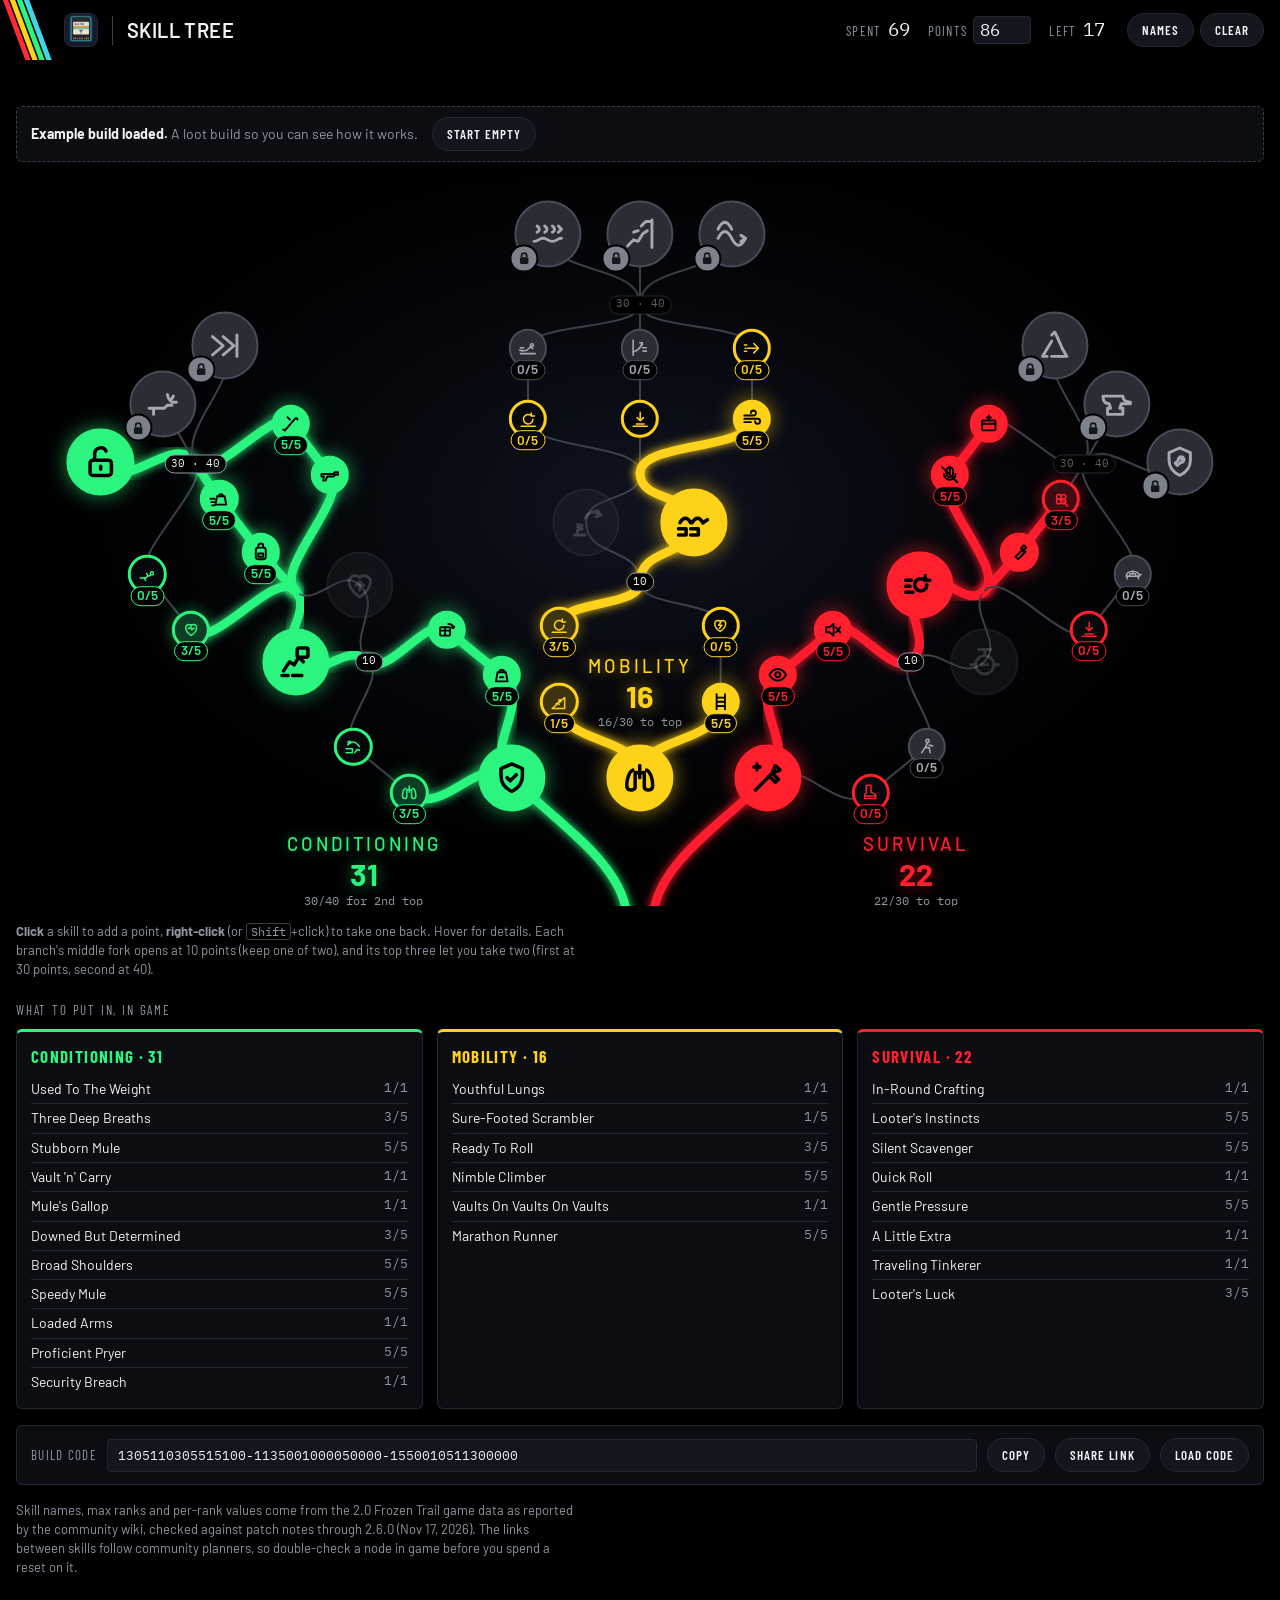
==== index.html @ 317fa426 "Square off the message toast Co-Authored-By: Claude Opus 5.5 <noreply@anthropic.com> Claude-Session:" ====
<!doctype html>
<html lang="en">
<head>
<meta charset="utf-8">
<meta name="viewport" content="width=device-width,initial-scale=1,viewport-fit=cover">
<title>Raider Skill Planner</title>
<meta name="description" content="Plan your ARC Raiders 2.0 skill tree: Conditioning, Mobility and Survival.">
<meta name="theme-color" content="#000000">
<meta name="format-detection" content="telephone=no">
<meta name="app-version" content="202611202147">
<link rel="icon" type="image/png" sizes="32x32" href="icons/favicon-32.png">
<link rel="icon" type="image/png" sizes="64x64" href="icons/favicon-64.png">
<link rel="apple-touch-icon" href="icons/apple-touch-icon.png">
<link rel="manifest" href="manifest.webmanifest">
<meta name="apple-mobile-web-app-capable" content="yes">
<meta name="mobile-web-app-capable" content="yes">
<meta name="apple-mobile-web-app-title" content="Skill Tree">
<meta name="apple-mobile-web-app-status-bar-style" content="black-translucent">
<link rel="preconnect" href="https://fonts.googleapis.com">
<link rel="stylesheet" href="https://fonts.googleapis.com/css2?family=Barlow+Condensed:wght@500;600;700&family=Barlow:wght@400;500;600;700&family=IBM+Plex+Mono:wght@500&display=swap">
<link rel="stylesheet" href="css/skill-tree.css?v=202611202147">
</head>
<body>
<header class="bar">
  <div class="brand">
    <svg class="stripes" viewBox="0 0 60 96" aria-hidden="true"><g fill="none" stroke-width="5"><path d="M4 0 L40 96" stroke="#ff2a36"/><path d="M11 0 L47 96" stroke="#ffd21a"/><path d="M18 0 L54 96" stroke="#2bf57f"/><path d="M25 0 L61 96" stroke="#3fd6e8"/></g></svg>
    <img src="icons/icon-192.png" alt="">
    <h1>Skill Tree</h1>
  </div>
  <div class="stats">
    <div class="stat"><span class="lab">Spent</span><span class="num" id="spent">0</span></div>
    <div class="stat"><label class="lab" for="availMax">Points</label><input id="availMax" type="number" inputmode="numeric" min="0" max="200" value="86"></div>
    <div class="stat"><span class="lab">Left</span><span class="num" id="leftMax">86</span></div>
  </div>
  <button class="btn menu-btn" id="menuBtn" type="button" aria-expanded="false" aria-controls="extras">Build</button>
  <div class="tools">
    <button class="btn" id="namesBtn" type="button" aria-pressed="false">Names</button>
    <button class="btn danger" id="resetAll" type="button">Clear</button>
  </div>
</header>

<div class="wrap">
  <div class="msg ok" id="msg" role="status" aria-live="polite"></div>
  <div class="example" id="exampleBox" hidden>
    <span><strong>Example build loaded.</strong><span class="ex-long"> A loot build so you can see how it works.</span></span>
    <button class="btn" id="clearExample" type="button">Start empty</button>
  </div>

  <nav class="tabs" id="tabs" role="tablist" aria-label="Branch" hidden>
    <button type="button" role="tab" data-v="c" style="--c:var(--cond)">Cond<span data-tt="c"></span></button>
    <button type="button" role="tab" data-v="m" style="--c:var(--mob)">Mobility<span data-tt="m"></span></button>
    <button type="button" role="tab" data-v="s" style="--c:var(--surv)">Survival<span data-tt="s"></span></button>
  </nav>
  <div class="scroller"><div class="field glow" id="field"></div></div>
  <section class="extras" id="extras">
  <div class="extras-hd"><h2>Your build</h2><button class="btn" id="menuDone" type="button">Done</button></div>
  <div class="extras-tools" id="extrasTools"></div>

  <p class="help" id="help"><strong>Click</strong> a skill to add a point, <strong>right-click</strong> (or <kbd>Shift</kbd>+click) to take one back. Hover for details. Each branch's middle fork opens at 10 points (keep one of two), and its top three let you take two (first at 30 points, second at 40).</p>

  <div class="sectlab">What to put in, in game</div>
  <div class="summary" id="summary"></div>

  <div class="code">
    <span class="lab">Build code</span>
    <input id="codeBox" aria-label="Build code" spellcheck="false">
    <button class="btn" id="copyCode" type="button">Copy</button>
    <button class="btn" id="copyLink" type="button">Share link</button>
    <button class="btn" id="loadCode" type="button">Load code</button>
  </div>
  <p class="help">Skill names, max ranks and per-rank values come from the 2.0 Frozen Trail game data as reported by the community wiki, checked against patch notes through 2.6.0 (Nov 17, 2026). The links between skills follow community planners, so double-check a node in game before you spend a reset on it.</p>
  </section>
</div>

<div class="tip" id="tip" hidden></div>
<script src="js/skill-data.js?v=202611202147"></script>
<script src="js/icons.js?v=202611202147"></script>
<script src="js/skill-tree.js?v=202611202147"></script>
</body>
</html>
---- css/skill-tree.css ----
/* In-game look: pure black field, three thick neon branches from one trunk, filled circle nodes with line icons. */
:root{
  --bg:#000; --panel:#0b0d12; --panel2:#13161d; --line:#23272f; --line-hi:#3a3f4a;
  --fg:#f2f3f5; --muted:#9097a3; --faint:#5b616c;
  --cond:#2bf57f; --mob:#ffd21a; --surv:#ff1f2d; --warn:#ffb020;
  --off-fill:#2a2d34; --off-ring:#474c56; --off-icon:#a3a9b3; --off-line:#3c4049;
  --display:"Barlow Condensed","Arial Narrow",system-ui,sans-serif;
  --body:"Barlow",system-ui,-apple-system,"Segoe UI",sans-serif;
  --mono:"IBM Plex Mono",ui-monospace,Menlo,Consolas,monospace;
  color-scheme:dark;
}
*{box-sizing:border-box}
html,body{margin:0;background:var(--bg)}
body{color:var(--fg);font-family:var(--body);font-size:15px;line-height:1.45;padding-bottom:calc(40px + env(safe-area-inset-bottom,0px))}
button{font:inherit}
[hidden]{display:none!important}

/* header, like the in-game top bar */
.bar{position:sticky;top:0;z-index:15;background:rgba(0,0,0,.94);backdrop-filter:blur(6px);
  padding:10px max(16px,env(safe-area-inset-right,0px)) 10px 0;padding-top:max(10px,env(safe-area-inset-top,0px));
  display:flex;flex-wrap:wrap;align-items:center;gap:8px 22px;overflow:hidden}
.brand{display:flex;align-items:center;gap:14px;min-height:40px;padding-left:max(64px,calc(48px + env(safe-area-inset-left,0px)));position:relative}
.stripes{position:absolute;left:-6px;top:-30px;width:60px;height:96px;pointer-events:none}
.brand img{width:34px;height:34px;border-radius:8px}
.brand h1{margin:0;font-family:var(--body);font-weight:600;font-size:20px;letter-spacing:.02em;text-transform:uppercase;padding-left:14px;border-left:1px solid var(--line-hi)}
.stats{display:flex;flex-wrap:wrap;align-items:center;gap:6px 18px;margin-left:auto}
.stat{display:flex;align-items:baseline;gap:6px}
.lab{font-family:var(--display);font-size:13px;letter-spacing:.1em;text-transform:uppercase;color:var(--muted)}
.num{font-family:var(--mono);font-size:19px;font-variant-numeric:tabular-nums}
.num.over{color:var(--warn)} .num.neg{color:var(--surv)}
.stat input{width:58px;background:var(--panel2);border:1px solid var(--line);color:var(--fg);border-radius:4px;padding:2px 6px;font-family:var(--mono);font-size:17px}
.stat input:focus-visible{outline:2px solid var(--mob);outline-offset:1px}
.tools{display:flex;gap:6px}
button.btn{font-family:var(--display);font-weight:600;letter-spacing:.08em;text-transform:uppercase;font-size:13px;background:var(--panel2);color:var(--fg);border:1px solid var(--line);border-radius:999px;padding:6px 14px;cursor:pointer;min-height:34px}
button.btn:hover{border-color:var(--line-hi)}
button.btn[aria-pressed=true]{border-color:var(--fg)}
button.btn:focus-visible{outline:2px solid var(--mob);outline-offset:1px}
button.btn.danger:hover{border-color:var(--surv);color:var(--surv)}

.wrap{max-width:1600px;margin:0 auto;padding:0 max(16px,env(safe-area-inset-right,0px)) 0 max(16px,env(safe-area-inset-left,0px));display:flex;flex-direction:column;gap:16px}
.msg{min-height:22px;font-size:14px;color:var(--warn);margin-top:8px}
.msg.ok{color:var(--muted)}
.example{background:var(--panel);border:1px dashed var(--line-hi);border-radius:6px;padding:10px 14px;font-size:14px;color:var(--muted);display:flex;flex-wrap:wrap;gap:8px 14px;align-items:center}
.example strong{color:var(--fg)}
.help{color:var(--muted);font-size:13px;max-width:80ch;margin:0}
.help kbd{font-family:var(--mono);font-size:12px;border:1px solid var(--line-hi);border-radius:3px;padding:0 4px}

/* the tree field */
.scroller{overflow-x:auto;overflow-y:hidden;-webkit-overflow-scrolling:touch;margin:0 calc(-1 * max(16px,env(safe-area-inset-left,0px)));
  background:radial-gradient(ellipse 45% 50% at 50% 45%,#0f1320 0%,#05060a 60%,#000 100%)}
.field{position:relative;width:100%;min-width:900px;aspect-ratio:1600/910;container-type:inline-size;margin:0 auto;max-width:1600px}
.field svg.wires{position:absolute;inset:0;width:100%;height:100%;overflow:visible}
.e{fill:none;stroke:var(--off-line);stroke-width:2.5;stroke-linecap:round;transition:stroke .2s,stroke-width .2s}
.e.lit{stroke-width:11}
.e.lit.c{stroke:var(--cond)} .e.lit.m{stroke:var(--mob)} .e.lit.s{stroke:var(--surv)}
.e.trunk{stroke-width:11}
.e.trunk.c{stroke:var(--cond)} .e.trunk.m{stroke:var(--mob)} .e.trunk.s{stroke:var(--surv)}
.e.trunk:not(.lit){opacity:.35}
.glow .e.lit{filter:url(#gl)}

.node{position:absolute;transform:translate(-50%,-50%);--c:var(--cond)}
.node[data-b=m]{--c:var(--mob)} .node[data-b=s]{--c:var(--surv)}
.node button{display:grid;place-items:center;width:var(--d);height:var(--d);border-radius:50%;padding:0;cursor:pointer;
  border:.22cqw solid var(--off-ring);background:var(--off-fill);color:var(--off-icon);
  transition:background .15s,border-color .15s,color .15s,box-shadow .15s,transform .1s}
.node button svg{width:58%;height:58%}
.node.sm{--d:3cqw} .node.xl{--d:5.25cqw}
.node.sm button{border-width:.18cqw}
.node.open button{border-color:var(--c);background:#07080b;color:var(--c);border-width:.24cqw}
.node.partial button{border-color:var(--c);background:color-mix(in srgb,var(--c) 22%,#07080b);color:var(--c);border-width:.3cqw;box-shadow:0 0 1.2cqw color-mix(in srgb,var(--c) 45%,transparent)}
.node.maxed button{border-color:var(--c);background:var(--c);color:#000;box-shadow:0 0 1.6cqw color-mix(in srgb,var(--c) 60%,transparent)}
.node.maxed button svg{stroke-width:2.3}
.node.closed button{opacity:.3}
.node button:hover{filter:brightness(1.25)}
.node button:active{transform:scale(.93)}
.node button:focus-visible{outline:2px solid var(--fg);outline-offset:3px}
.node.sel button{outline:.25cqw solid var(--fg);outline-offset:.35cqw}
.pill{position:absolute;left:50%;top:100%;transform:translate(-50%,-38%);font-family:var(--body);font-weight:600;font-size:1.05cqw;line-height:1;padding:.18cqw .45cqw;border-radius:2cqw;
  background:#000;border:.14cqw solid var(--off-ring);color:var(--off-icon);white-space:nowrap;pointer-events:none}
.node.open .pill,.node.partial .pill,.node.maxed .pill{border-color:var(--c);color:var(--c)}
.node .lock{position:absolute;left:-4%;bottom:-4%;width:36%;height:36%;border-radius:50%;background:#7c818b;display:grid;place-items:center;pointer-events:none;box-shadow:0 0 0 .15cqw #000}
.node .lock svg{width:56%;height:56%}
.nm{position:absolute;left:50%;top:100%;transform:translate(-50%,1cqw);width:8cqw;text-align:center;font-size:.9cqw;line-height:1.1;color:var(--muted);pointer-events:none;display:none;text-wrap:balance}
.node.sm .nm{transform:translate(-50%,1.5cqw)}
.shownames .nm{display:block}
.node.partial .nm,.node.maxed .nm{color:var(--fg)}

.blab{position:absolute;transform:translate(-50%,-50%);text-align:center;pointer-events:none;--c:var(--cond)}
.blab[data-b=m]{--c:var(--mob)} .blab[data-b=s]{--c:var(--surv)}
.blab span{display:block;font-family:var(--body);font-weight:500;font-size:1.45cqw;letter-spacing:.16em;color:var(--c);text-shadow:0 0 1cqw color-mix(in srgb,var(--c) 50%,transparent)}
.blab b{display:block;font-family:var(--body);font-weight:700;font-size:2.4cqw;line-height:1.05;color:var(--c);text-shadow:0 0 1.2cqw color-mix(in srgb,var(--c) 55%,transparent)}
.blab small{display:block;font-family:var(--mono);font-size:.9cqw;color:var(--muted);margin-top:.2cqw;letter-spacing:0}
.gate{position:absolute;transform:translate(-50%,-50%);font-family:var(--mono);font-size:.85cqw;color:var(--faint);background:#000;padding:.05cqw .45cqw;border:.1cqw solid var(--line);border-radius:2cqw;white-space:nowrap;pointer-events:none}
.gate.hit{color:var(--fg);border-color:var(--muted)}

/* tooltip / phone sheet */
.tip{position:fixed;z-index:20;width:300px;max-width:calc(100vw - 24px);background:#0b0c10;border:1px solid var(--line-hi);border-top:3px solid var(--c);border-radius:6px;padding:12px 14px;box-shadow:0 10px 30px rgba(0,0,0,.7);pointer-events:none;--c:var(--cond)}
.tip[data-b=m]{--c:var(--mob)} .tip[data-b=s]{--c:var(--surv)}
.tip .hd{display:flex;gap:10px;align-items:center}
.tip .ic{flex:0 0 38px;height:38px;border-radius:50%;display:grid;place-items:center;border:2px solid var(--c);color:var(--c)}
.tip .ic svg{width:60%;height:60%}
.tip h3{font-family:var(--display);font-size:20px;font-weight:700;margin:0;letter-spacing:.03em;text-transform:uppercase;line-height:1.1}
.tip .tag{font-family:var(--display);font-size:12px;letter-spacing:.12em;text-transform:uppercase;color:var(--c);margin-top:1px}
.tip .rk{font-family:var(--mono);font-size:13px;color:var(--muted);margin-top:6px}
.tip p{margin:6px 0 0;font-size:14px}
.tip ol{list-style:none;margin:8px 0 0;padding:0;display:flex;flex-wrap:wrap;gap:4px}
.tip ol li{font-family:var(--mono);font-size:11.5px;padding:2px 6px;border:1px solid var(--line);border-radius:3px;color:var(--muted)}
.tip ol li.on{border-color:var(--c);color:var(--fg)}
.tip ol li.next{border-style:dashed;border-color:var(--c)}
.tip .st{margin-top:9px;font-size:13px;color:var(--muted)}
.tip .st.warn{color:var(--warn)}
.tip .ctl{display:none;gap:8px;margin-top:10px}
.tip.sheet{pointer-events:auto;left:max(12px,env(safe-area-inset-left,0px))!important;right:max(12px,env(safe-area-inset-right,0px));bottom:calc(12px + env(safe-area-inset-bottom,0px));top:auto!important;width:auto;max-width:none}
.tip.sheet .ctl{display:flex}
.ctl button{flex:1;font-family:var(--mono);font-size:22px;padding:8px;min-height:46px;background:var(--panel2);color:var(--fg);border:1px solid var(--line-hi);border-radius:4px;cursor:pointer}
.ctl button.x{flex:0 0 auto;font-family:var(--display);font-size:13px;letter-spacing:.1em;text-transform:uppercase;padding:8px 14px}

/* summary + build code */
.sectlab{font-family:var(--display);font-size:13px;letter-spacing:.14em;text-transform:uppercase;color:var(--muted);margin:6px 0 -6px}
.summary{display:grid;grid-template-columns:repeat(auto-fit,minmax(240px,1fr));gap:14px}
.sumcol{background:var(--panel);border:1px solid var(--line);border-top:3px solid var(--c);border-radius:6px;padding:12px 14px;min-width:0}
.sumcol h2{font-family:var(--display);font-size:17px;letter-spacing:.08em;text-transform:uppercase;margin:0 0 6px;color:var(--c)}
.sumcol ul{list-style:none;margin:0;padding:0;font-size:14px}
.sumcol li{display:flex;justify-content:space-between;gap:10px;padding:4px 0;border-bottom:1px solid var(--line)}
.sumcol li:last-child{border-bottom:0}
.sumcol li span:last-child{font-family:var(--mono);font-size:13px;color:var(--muted);white-space:nowrap}
.sumcol .none{color:var(--faint);font-size:14px}
.code{background:var(--panel);border:1px solid var(--line);border-radius:6px;padding:12px 14px;display:flex;flex-wrap:wrap;gap:10px;align-items:center}
.code input{flex:1 1 280px;min-width:0;background:var(--panel2);border:1px solid var(--line);color:var(--fg);border-radius:4px;padding:7px 10px;font-family:var(--mono);font-size:13px}
@media (max-width:700px){.bar{position:static}.brand h1{font-size:17px}.stripes{top:-12px;height:58px;width:40px}.brand{padding-left:52px}}
@media (prefers-reduced-motion:reduce){*{transition:none!important}}

/* ---------- phones: one branch at a time, zoomed to fit ---------- */
.node button,.tabs button,.btn,.ctl button{touch-action:manipulation;-webkit-tap-highlight-color:transparent}
.tabs{display:flex;gap:6px;position:sticky;top:0;z-index:12;background:#000;padding:8px 0 10px;margin-bottom:-10px}
.tabs button{flex:1 1 0;min-width:0;min-height:44px;border-radius:999px;border:1px solid var(--line);background:var(--panel2);color:var(--muted);
  font-family:var(--display);font-weight:600;font-size:15px;letter-spacing:.06em;text-transform:uppercase;cursor:pointer;display:flex;align-items:center;justify-content:center;gap:5px;padding:0 6px}
.tabs button span{font-family:var(--mono);font-size:13px;color:var(--c)}
.tabs button[aria-selected=true]{border-color:var(--c);color:var(--c);background:color-mix(in srgb,var(--c) 12%,#000)}
.tabs button[data-v=all]{flex:0 0 auto;padding:0 14px}
body.phone .scroller{overflow:hidden;position:relative;height:var(--vh,400px);transition:height .3s ease;touch-action:pan-y}
body.phone .field{position:absolute;left:0;top:0;width:var(--fw);min-width:0;max-width:none;aspect-ratio:auto;height:var(--fh);
  transform-origin:0 0;transform:var(--tf);transition:transform .35s ease}
body.phone .node button::before{content:"";position:absolute;inset:-14px;border-radius:50%}
body.phone .node button{position:relative}
body.phone .node.xl button::before{inset:-8px}
body.phone.view-all .node{pointer-events:none}
body.phone .gate{font-size:15px}
body.phone .field .pill{font-size:19px;padding:3px 8px;border-width:2px}
body.phone .blab small{font-size:17px}
body.phone .wrap{gap:12px}
body.phone .example{padding:8px 12px;font-size:13px}
body.phone .example .ex-long{display:none}
body.phone .tip.sheet{border-radius:14px;padding:14px 16px 12px;box-shadow:0 -6px 30px rgba(0,0,0,.8)}
body.phone .tip.sheet .ctl button{min-height:52px}
body.phone .summary{grid-template-columns:1fr}
body.phone .code input{font-size:16px}
body.phone .tabs{top:0}
@media (max-width:760px){
  .bar{gap:6px 10px;padding-bottom:8px}
  .brand{min-height:34px}
  .brand img{width:28px;height:28px}
  .tools{margin-left:auto}
  .stats{order:3;width:100%;margin:0;padding-left:16px;justify-content:space-between;gap:4px 10px}
  .stripes{top:-12px;height:50px;width:38px}
  .stat input{width:46px;font-size:16px;padding:3px 4px}
  .num{font-size:17px}
  .lab{font-size:12px}
}


/* phones: branches you're not focused on fade back */
body.phone .field.dragging{transition:none}
body.phone .field :is(.node,.blab,.gate,.e){transition:opacity .35s ease,filter .35s ease,stroke .2s,stroke-width .2s}
body.phone[data-focus=c] .field :is(.node,.blab,.gate):not([data-b=c]),body.phone[data-focus=c] .field .e:not(.c),
body.phone[data-focus=m] .field :is(.node,.blab,.gate):not([data-b=m]),body.phone[data-focus=m] .field .e:not(.m),
body.phone[data-focus=s] .field :is(.node,.blab,.gate):not([data-b=s]),body.phone[data-focus=s] .field .e:not(.s){
  opacity:calc(.28 + .5 * var(--peek,0));filter:saturate(calc(.15 + .85 * var(--peek,0)))}

/* ---------- phones: the whole app is one screen ---------- */
.menu-btn{display:none}
.extras{display:contents}
.extras-hd,.extras-tools{display:none}
body.phone{height:100dvh;overflow:hidden;padding-bottom:0;overscroll-behavior:none}
body.phone .bar{position:relative;flex-wrap:nowrap;padding-top:max(8px,env(safe-area-inset-top,0px));padding-bottom:4px;gap:10px}
body.phone .bar .stats{order:0;width:auto;margin-left:auto;padding-left:0;flex-wrap:nowrap;gap:12px}
body.phone .brand{padding-left:46px}
body.phone .brand h1{display:none}
body.phone .stripes{top:-14px;height:56px;width:40px}
body.phone .menu-btn{display:inline-block;min-height:38px}
body.phone .wrap{height:calc(100dvh - var(--barh,60px));display:flex;flex-direction:column;gap:0;padding-bottom:env(safe-area-inset-bottom,0px)}
body.phone .tabs{position:static;margin:0;padding:6px 0 8px}
body.phone .scroller{flex:1 1 auto;height:auto;min-height:0}
body.phone .example{display:none!important}
body.phone .msg{cursor:pointer;position:fixed;z-index:25;left:50%;transform:translateX(-50%);width:max-content;max-width:calc(100vw - 32px);bottom:calc(16px + env(safe-area-inset-bottom,0px));margin:0;padding:10px 16px;border-radius:4px;border-left-width:4px;background:#1d1708;color:#ffd27a;border:1px solid var(--warn);min-height:0;text-align:center;box-shadow:0 6px 24px rgba(0,0,0,.7)}
body.phone .msg.ok{background:#14171d;color:var(--fg);border-color:var(--line-hi)}
body.phone .msg:empty{display:none}
body.phone .extras{display:block;position:fixed;z-index:22;inset:0;background:#000;overflow-y:auto;-webkit-overflow-scrolling:touch;
  padding:max(14px,env(safe-area-inset-top,0px)) 16px calc(24px + env(safe-area-inset-bottom,0px));transform:translateY(100%);transition:transform .3s ease;visibility:hidden}
body.phone.menu-open .extras{transform:none;visibility:visible}
body.phone .extras>*{margin-bottom:14px}
body.phone .extras-hd{display:flex;align-items:center;justify-content:space-between}
body.phone .extras-hd h2{margin:0;font-family:var(--display);font-size:22px;letter-spacing:.06em;text-transform:uppercase}
body.phone .extras-tools{display:flex;flex-wrap:wrap;align-items:center;justify-content:space-between;gap:10px}
body.phone .extras .sectlab{margin:6px 0 8px}
body.phone .tip.sheet{z-index:24}
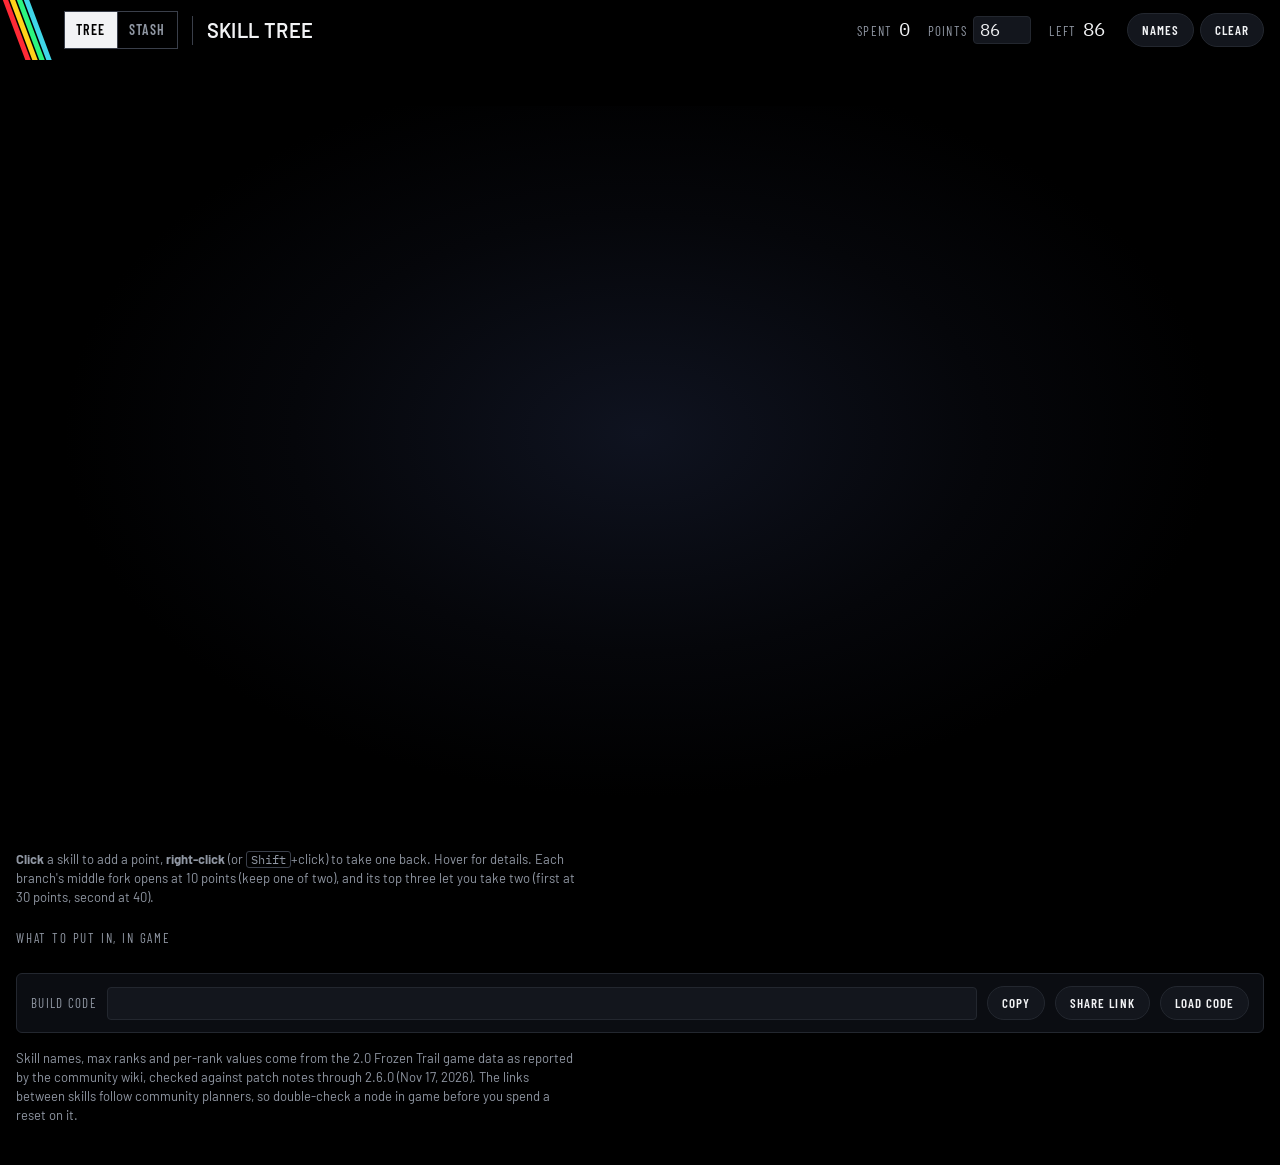
==== commit 8f46dde1: "Add Stash: ArcTracker-linked inventory manager with keep/sell/recycle and a Need list - New inventor" ====
--- a/index.html
+++ b/index.html
@@ -7,7 +7,7 @@
 <meta name="description" content="Plan your ARC Raiders 2.0 skill tree: Conditioning, Mobility and Survival.">
 <meta name="theme-color" content="#000000">
 <meta name="format-detection" content="telephone=no">
-<meta name="app-version" content="202611202147">
+<meta name="app-version" content="202611202157">
 <link rel="icon" type="image/png" sizes="32x32" href="icons/favicon-32.png">
 <link rel="icon" type="image/png" sizes="64x64" href="icons/favicon-64.png">
 <link rel="apple-touch-icon" href="icons/apple-touch-icon.png">
@@ -18,13 +18,13 @@
 <meta name="apple-mobile-web-app-status-bar-style" content="black-translucent">
 <link rel="preconnect" href="https://fonts.googleapis.com">
 <link rel="stylesheet" href="https://fonts.googleapis.com/css2?family=Barlow+Condensed:wght@500;600;700&family=Barlow:wght@400;500;600;700&family=IBM+Plex+Mono:wght@500&display=swap">
-<link rel="stylesheet" href="css/skill-tree.css?v=202611202147">
+<link rel="stylesheet" href="css/skill-tree.css?v=202611202157">
 </head>
 <body>
 <header class="bar">
   <div class="brand">
     <svg class="stripes" viewBox="0 0 60 96" aria-hidden="true"><g fill="none" stroke-width="5"><path d="M4 0 L40 96" stroke="#ff2a36"/><path d="M11 0 L47 96" stroke="#ffd21a"/><path d="M18 0 L54 96" stroke="#2bf57f"/><path d="M25 0 L61 96" stroke="#3fd6e8"/></g></svg>
-    <img src="icons/icon-192.png" alt="">
+    <nav class="pages" aria-label="Sections"><a href="./" aria-label="Skill tree" aria-current="page"><svg viewBox="0 0 24 24" aria-hidden="true"><path d="M12 21V9M12 13 6 8M12 11l6-5M6 8V4M18 6V3"/><circle cx="12" cy="21" r="1.5"/><circle cx="6" cy="4" r="1.5"/><circle cx="18" cy="3" r="1.5"/><circle cx="12" cy="8" r="1.5"/></svg><span>Tree</span></a><a href="inventory.html" aria-label="Stash"><svg viewBox="0 0 24 24" aria-hidden="true"><path d="M3 8h18v12H3zM3 8l2-4h14l2 4M9 12h6"/></svg><span>Stash</span></a></nav>
     <h1>Skill Tree</h1>
   </div>
   <div class="stats">
@@ -73,8 +73,8 @@
 </div>
 
 <div class="tip" id="tip" hidden></div>
-<script src="js/skill-data.js?v=202611202147"></script>
-<script src="js/icons.js?v=202611202147"></script>
-<script src="js/skill-tree.js?v=202611202147"></script>
+<script src="js/skill-data.js?v=202611202157"></script>
+<script src="js/icons.js?v=202611202157"></script>
+<script src="js/skill-tree.js?v=202611202157"></script>
 </body>
 </html>
--- a/css/skill-tree.css
+++ b/css/skill-tree.css
@@ -204,3 +204,16 @@
 body.phone .extras-tools{display:flex;flex-wrap:wrap;align-items:center;justify-content:space-between;gap:10px}
 body.phone .extras .sectlab{margin:6px 0 8px}
 body.phone .tip.sheet{z-index:24}
+
+/* page switch (Tree / Stash), same look on both pages */
+.pages{display:flex;border:1px solid var(--line-hi);flex:0 0 auto}
+.pages a{font-family:var(--display);font-weight:600;font-size:14px;letter-spacing:.1em;text-transform:uppercase;color:var(--muted);text-decoration:none;padding:7px 11px;min-height:36px;display:flex;align-items:center;touch-action:manipulation;-webkit-tap-highlight-color:transparent}
+.pages a+a{border-left:1px solid var(--line-hi)}
+.pages a[aria-current=page]{background:var(--fg);color:#000}
+body.phone .bar .pages a{padding:5px 8px;font-size:12.5px;letter-spacing:.06em;min-height:34px}
+body.phone .bar{gap:8px}
+body.phone .bar .stats{gap:10px}
+body.phone .brand{padding-left:42px}
+
+.pages a svg{display:none;width:22px;height:22px;fill:none;stroke:currentColor;stroke-width:1.8;stroke-linecap:round;stroke-linejoin:round}
+@media (max-width:420px){.pages a svg{display:block}.pages a span{display:none}.pages a{padding:5px 8px!important;justify-content:center;min-width:40px}}
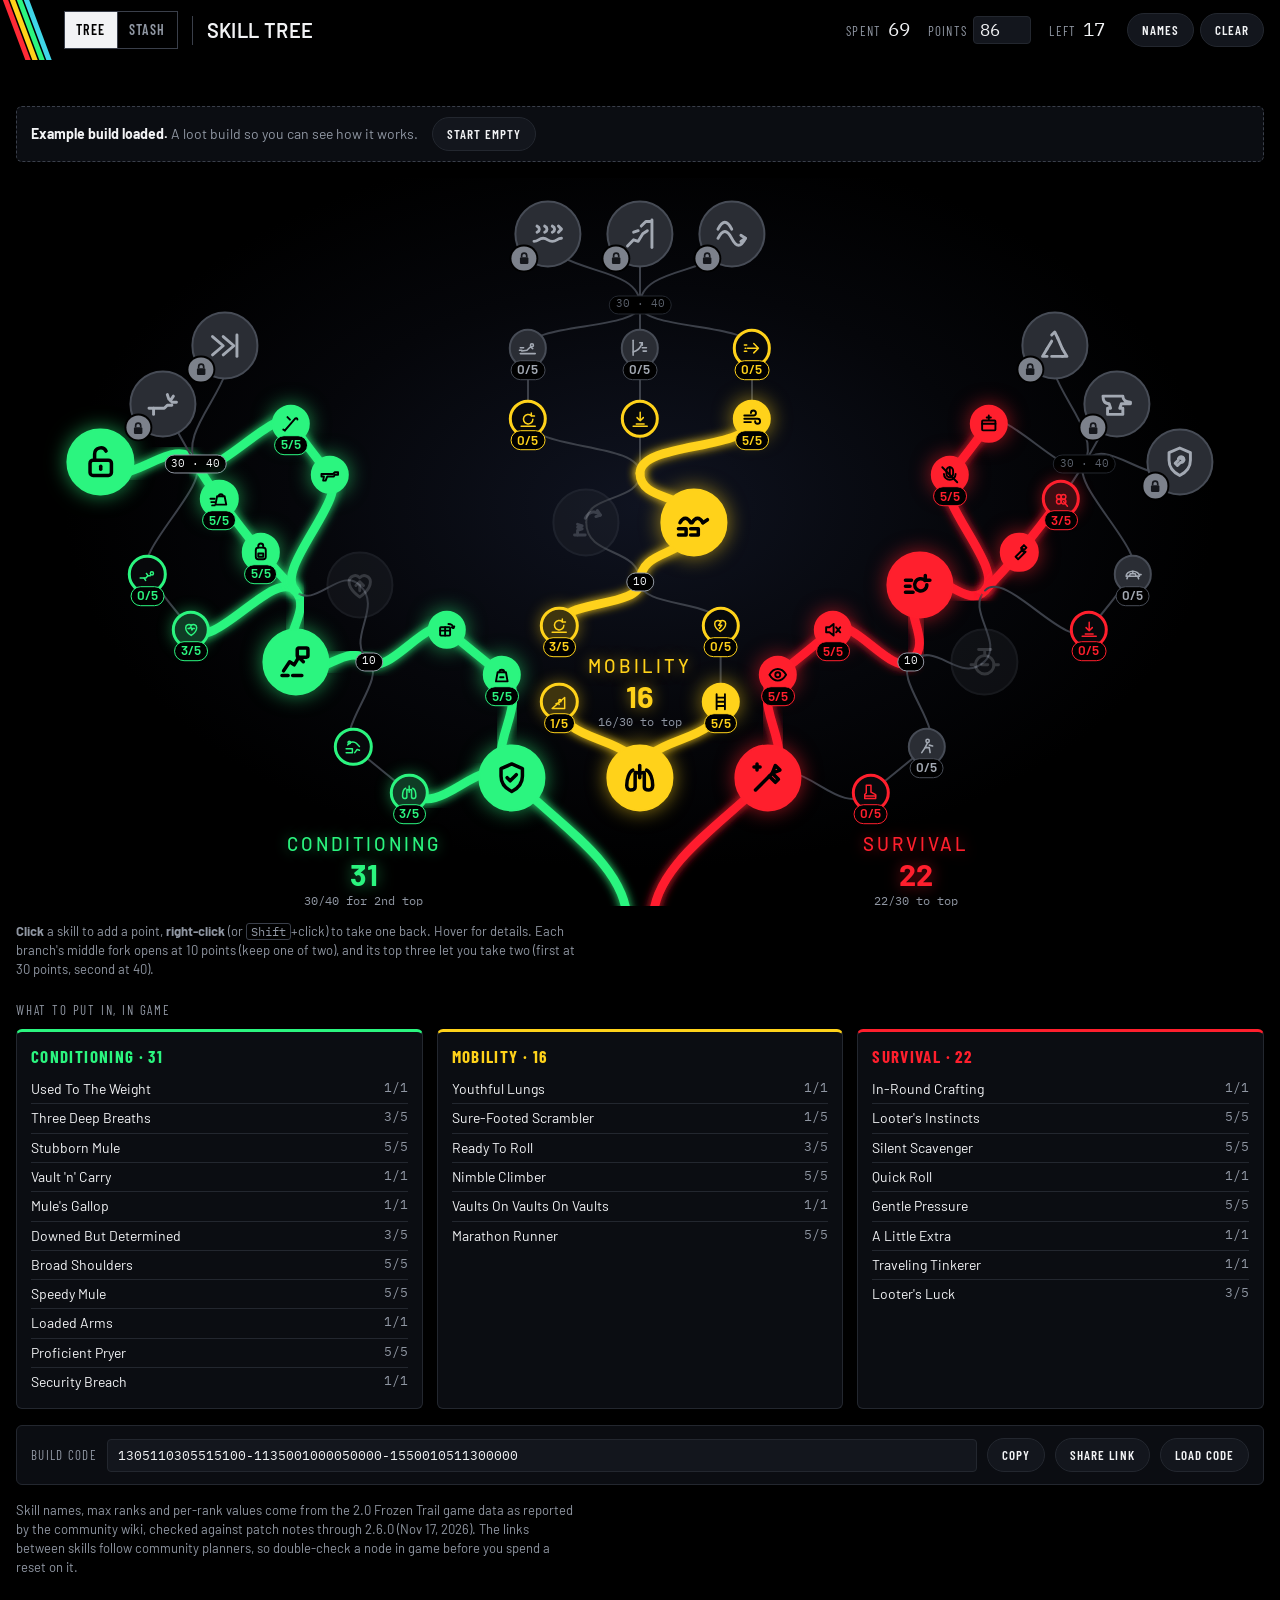
==== commit 3e122df5: "Merge main (angular phone tree) into Stash branch Co-Authored-By: Claude Opus 5.5 <noreply@anthropic" ====
--- a/index.html
+++ b/index.html
@@ -7,7 +7,7 @@
 <meta name="description" content="Plan your ARC Raiders 2.0 skill tree: Conditioning, Mobility and Survival.">
 <meta name="theme-color" content="#000000">
 <meta name="format-detection" content="telephone=no">
-<meta name="app-version" content="202611202157">
+<meta name="app-version" content="202611202158">
 <link rel="icon" type="image/png" sizes="32x32" href="icons/favicon-32.png">
 <link rel="icon" type="image/png" sizes="64x64" href="icons/favicon-64.png">
 <link rel="apple-touch-icon" href="icons/apple-touch-icon.png">
@@ -18,7 +18,7 @@
 <meta name="apple-mobile-web-app-status-bar-style" content="black-translucent">
 <link rel="preconnect" href="https://fonts.googleapis.com">
 <link rel="stylesheet" href="https://fonts.googleapis.com/css2?family=Barlow+Condensed:wght@500;600;700&family=Barlow:wght@400;500;600;700&family=IBM+Plex+Mono:wght@500&display=swap">
-<link rel="stylesheet" href="css/skill-tree.css?v=202611202157">
+<link rel="stylesheet" href="css/skill-tree.css?v=202611202158">
 </head>
 <body>
 <header class="bar">
@@ -51,6 +51,7 @@
     <button type="button" role="tab" data-v="m" style="--c:var(--mob)">Mobility<span data-tt="m"></span></button>
     <button type="button" role="tab" data-v="s" style="--c:var(--surv)">Survival<span data-tt="s"></span></button>
   </nav>
+  <div class="branch-head" id="branchHead" hidden></div>
   <div class="scroller"><div class="field glow" id="field"></div></div>
   <section class="extras" id="extras">
   <div class="extras-hd"><h2>Your build</h2><button class="btn" id="menuDone" type="button">Done</button></div>
@@ -73,8 +74,8 @@
 </div>
 
 <div class="tip" id="tip" hidden></div>
-<script src="js/skill-data.js?v=202611202157"></script>
-<script src="js/icons.js?v=202611202157"></script>
-<script src="js/skill-tree.js?v=202611202157"></script>
+<script src="js/skill-data.js?v=202611202158"></script>
+<script src="js/icons.js?v=202611202158"></script>
+<script src="js/skill-tree.js?v=202611202158"></script>
 </body>
 </html>
--- a/css/skill-tree.css
+++ b/css/skill-tree.css
@@ -205,6 +205,48 @@
 body.phone .extras .sectlab{margin:6px 0 8px}
 body.phone .tip.sheet{z-index:24}
 
+/* ---------- phones: angular look (square skills, diamond forks/tops, straight lines) ---------- */
+.cnt{display:none}
+body.phone .tabs button,body.phone .btn,body.phone .ctl button{border-radius:4px}
+body.phone .tip.sheet{border-radius:6px}
+body.phone .blab,body.phone .e.trunk,body.phone .node .pill,body.phone .node .lock{display:none!important}
+body.phone .glow .e.lit{filter:none}
+body.phone .e{stroke-width:2.5;stroke:#353a44;stroke-linecap:square}
+body.phone .e.lit{stroke-width:4}
+body.phone .node{--d:52px}
+body.phone .node.gnode{--d:46px}
+body.phone .node button{border-radius:7px;border:2px solid #353a44;background:#1a1d24;color:#5f6570;box-shadow:none}
+body.phone .node button svg{display:none}
+body.phone .cnt{display:block;font-family:var(--mono);font-weight:500;font-size:19px;line-height:1}
+body.phone .node.gnode button{transform:rotate(45deg);border-radius:5px}
+body.phone .node.gnode .cnt{transform:rotate(-45deg);font-size:17px}
+body.phone .node.gnode button:active{transform:rotate(45deg) scale(.93)}
+body.phone .node.open button{border-color:color-mix(in srgb,var(--c) 70%,transparent);background:#14171d;color:var(--fg);box-shadow:none}
+body.phone .node.partial button{border-color:var(--c);background:color-mix(in srgb,var(--c) 26%,#16181d);color:var(--fg);box-shadow:none}
+body.phone .node.maxed button{border-color:var(--c);background:var(--c);color:#000;box-shadow:none}
+body.phone .node.closed button{opacity:.22}
+body.phone .node.closed .nm{opacity:.35}
+body.phone .node.sel button{outline:2px solid var(--fg);outline-offset:4px}
+body.phone .nm{display:block;width:150px;font-size:16px;line-height:1.12;color:var(--muted);transform:translate(-50%,6px)}
+body.phone .node.gnode .nm{transform:translate(-50%,14px);width:122px}
+body.phone .node.open .nm{color:#c9ced6}
+body.phone .node.partial .nm,body.phone .node.maxed .nm{color:var(--fg)}
+body.phone .gate{font-size:16px;border-radius:3px;padding:2px 7px;border:1.5px solid #3a3f4a;color:#6c727d;background:#0b0c10}
+body.phone .gate.hit{border-color:var(--c,#fff);color:var(--c,#fff)}
+body.phone .gate[data-b=c]{--c:var(--cond)} body.phone .gate[data-b=m]{--c:var(--mob)} body.phone .gate[data-b=s]{--c:var(--surv)}
+/* branch header */
+.branch-head{--c:var(--mob);padding:2px 2px 6px}
+.branch-head[data-b=c]{--c:var(--cond)} .branch-head[data-b=s]{--c:var(--surv)}
+.bh-top{display:flex;align-items:baseline;justify-content:space-between}
+.bh-top h2{margin:0;font-family:var(--display);font-weight:700;font-size:24px;letter-spacing:.05em;text-transform:uppercase;color:var(--c)}
+.bh-pts{font-family:var(--mono);font-size:15px;color:var(--muted)}
+.bh-pts b{font-family:var(--display);font-size:26px;font-weight:600;color:var(--fg);margin-right:2px}
+.bh-bar{position:relative;height:6px;border-radius:2px;background:#22252c;margin:6px 0 18px}
+.bh-bar i{position:absolute;left:0;top:0;bottom:0;background:var(--c);border-radius:2px;transition:width .3s}
+.bh-bar .tick{position:absolute;top:-4px;width:2px;height:14px;margin-left:-1px;background:#5a606b}
+.bh-bar .tick.hit{background:#fff}
+.bh-bar .tick em{position:absolute;top:15px;left:50%;transform:translateX(-50%);font-style:normal;font-family:var(--mono);font-size:11px;color:var(--muted)}
+
 /* page switch (Tree / Stash), same look on both pages */
 .pages{display:flex;border:1px solid var(--line-hi);flex:0 0 auto}
 .pages a{font-family:var(--display);font-weight:600;font-size:14px;letter-spacing:.1em;text-transform:uppercase;color:var(--muted);text-decoration:none;padding:7px 11px;min-height:36px;display:flex;align-items:center;touch-action:manipulation;-webkit-tap-highlight-color:transparent}
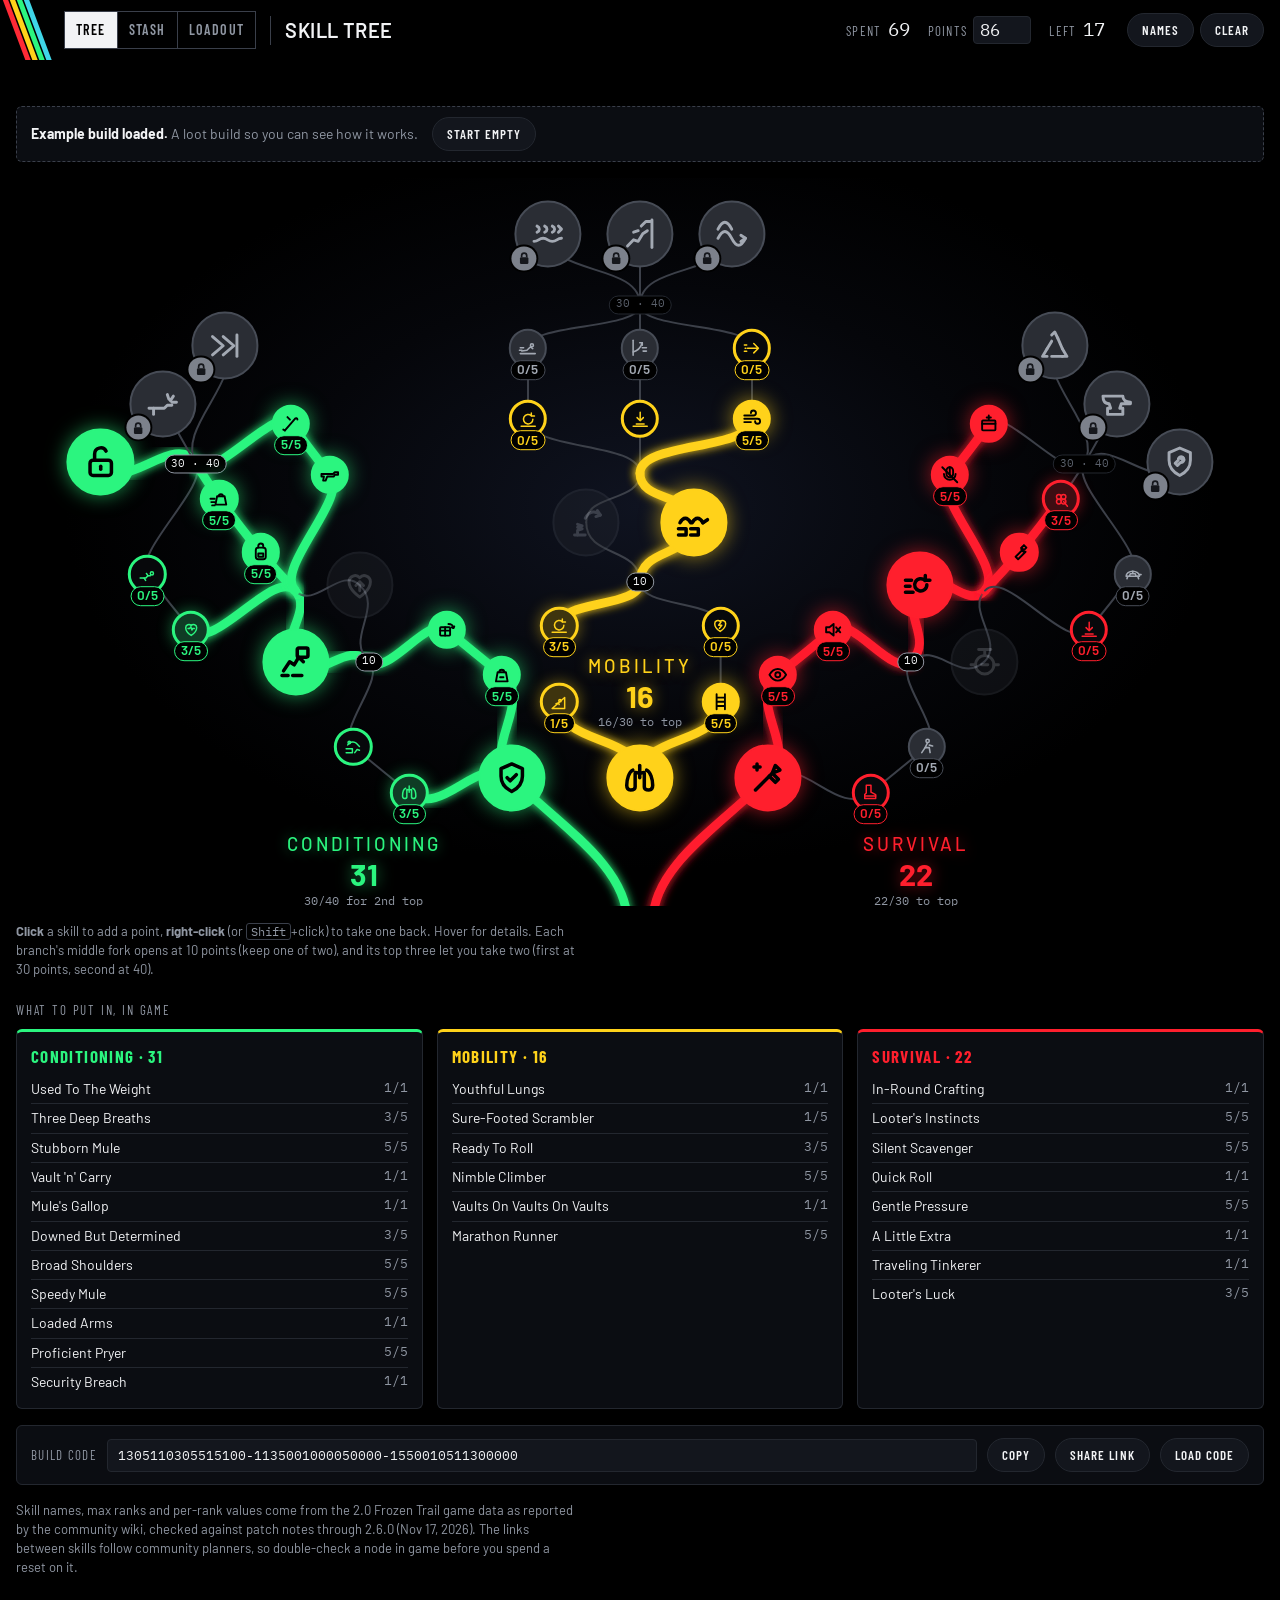
==== commit 5ef8a9d2: "Add Loadout planner: augment, shield, weapons with mods and Amplified upgrades, items, saves and sha" ====
--- a/index.html
+++ b/index.html
@@ -7,7 +7,7 @@
 <meta name="description" content="Plan your ARC Raiders 2.0 skill tree: Conditioning, Mobility and Survival.">
 <meta name="theme-color" content="#000000">
 <meta name="format-detection" content="telephone=no">
-<meta name="app-version" content="202611202158">
+<meta name="app-version" content="202611202216">
 <link rel="icon" type="image/png" sizes="32x32" href="icons/favicon-32.png">
 <link rel="icon" type="image/png" sizes="64x64" href="icons/favicon-64.png">
 <link rel="apple-touch-icon" href="icons/apple-touch-icon.png">
@@ -18,13 +18,13 @@
 <meta name="apple-mobile-web-app-status-bar-style" content="black-translucent">
 <link rel="preconnect" href="https://fonts.googleapis.com">
 <link rel="stylesheet" href="https://fonts.googleapis.com/css2?family=Barlow+Condensed:wght@500;600;700&family=Barlow:wght@400;500;600;700&family=IBM+Plex+Mono:wght@500&display=swap">
-<link rel="stylesheet" href="css/skill-tree.css?v=202611202158">
+<link rel="stylesheet" href="css/skill-tree.css?v=202611202216">
 </head>
 <body>
 <header class="bar">
   <div class="brand">
     <svg class="stripes" viewBox="0 0 60 96" aria-hidden="true"><g fill="none" stroke-width="5"><path d="M4 0 L40 96" stroke="#ff2a36"/><path d="M11 0 L47 96" stroke="#ffd21a"/><path d="M18 0 L54 96" stroke="#2bf57f"/><path d="M25 0 L61 96" stroke="#3fd6e8"/></g></svg>
-    <nav class="pages" aria-label="Sections"><a href="./" aria-label="Skill tree" aria-current="page"><svg viewBox="0 0 24 24" aria-hidden="true"><path d="M12 21V9M12 13 6 8M12 11l6-5M6 8V4M18 6V3"/><circle cx="12" cy="21" r="1.5"/><circle cx="6" cy="4" r="1.5"/><circle cx="18" cy="3" r="1.5"/><circle cx="12" cy="8" r="1.5"/></svg><span>Tree</span></a><a href="inventory.html" aria-label="Stash"><svg viewBox="0 0 24 24" aria-hidden="true"><path d="M3 8h18v12H3zM3 8l2-4h14l2 4M9 12h6"/></svg><span>Stash</span></a></nav>
+    <nav class="pages" aria-label="Sections"><a href="./" aria-label="Skill tree" aria-current="page"><svg viewBox="0 0 24 24" aria-hidden="true"><path d="M12 21V9M12 13 6 8M12 11l6-5M6 8V4M18 6V3"/><circle cx="12" cy="21" r="1.5"/><circle cx="6" cy="4" r="1.5"/><circle cx="18" cy="3" r="1.5"/><circle cx="12" cy="8" r="1.5"/></svg><span>Tree</span></a><a href="inventory.html" aria-label="Stash"><svg viewBox="0 0 24 24" aria-hidden="true"><path d="M3 8h18v12H3zM3 8l2-4h14l2 4M9 12h6"/></svg><span>Stash</span></a><a href="loadout.html" aria-label="Loadout"><svg viewBox="0 0 24 24" aria-hidden="true"><circle cx="12" cy="12" r="7"/><path d="M12 2v6M12 16v6M2 12h6M16 12h6"/></svg><span>Loadout</span></a></nav>
     <h1>Skill Tree</h1>
   </div>
   <div class="stats">
@@ -74,8 +74,8 @@
 </div>
 
 <div class="tip" id="tip" hidden></div>
-<script src="js/skill-data.js?v=202611202158"></script>
-<script src="js/icons.js?v=202611202158"></script>
-<script src="js/skill-tree.js?v=202611202158"></script>
+<script src="js/skill-data.js?v=202611202216"></script>
+<script src="js/icons.js?v=202611202216"></script>
+<script src="js/skill-tree.js?v=202611202216"></script>
 </body>
 </html>
--- a/css/skill-tree.css
+++ b/css/skill-tree.css
@@ -258,4 +258,5 @@
 body.phone .brand{padding-left:42px}
 
 .pages a svg{display:none;width:22px;height:22px;fill:none;stroke:currentColor;stroke-width:1.8;stroke-linecap:round;stroke-linejoin:round}
-@media (max-width:420px){.pages a svg{display:block}.pages a span{display:none}.pages a{padding:5px 8px!important;justify-content:center;min-width:40px}}
+@media (max-width:420px){.pages a svg{display:block}.pages a span{display:none}.pages a{padding:5px 6px!important;justify-content:center;min-width:36px}}
+@media (max-width:380px){.pages a{min-width:32px;padding:5px 4px!important}}
